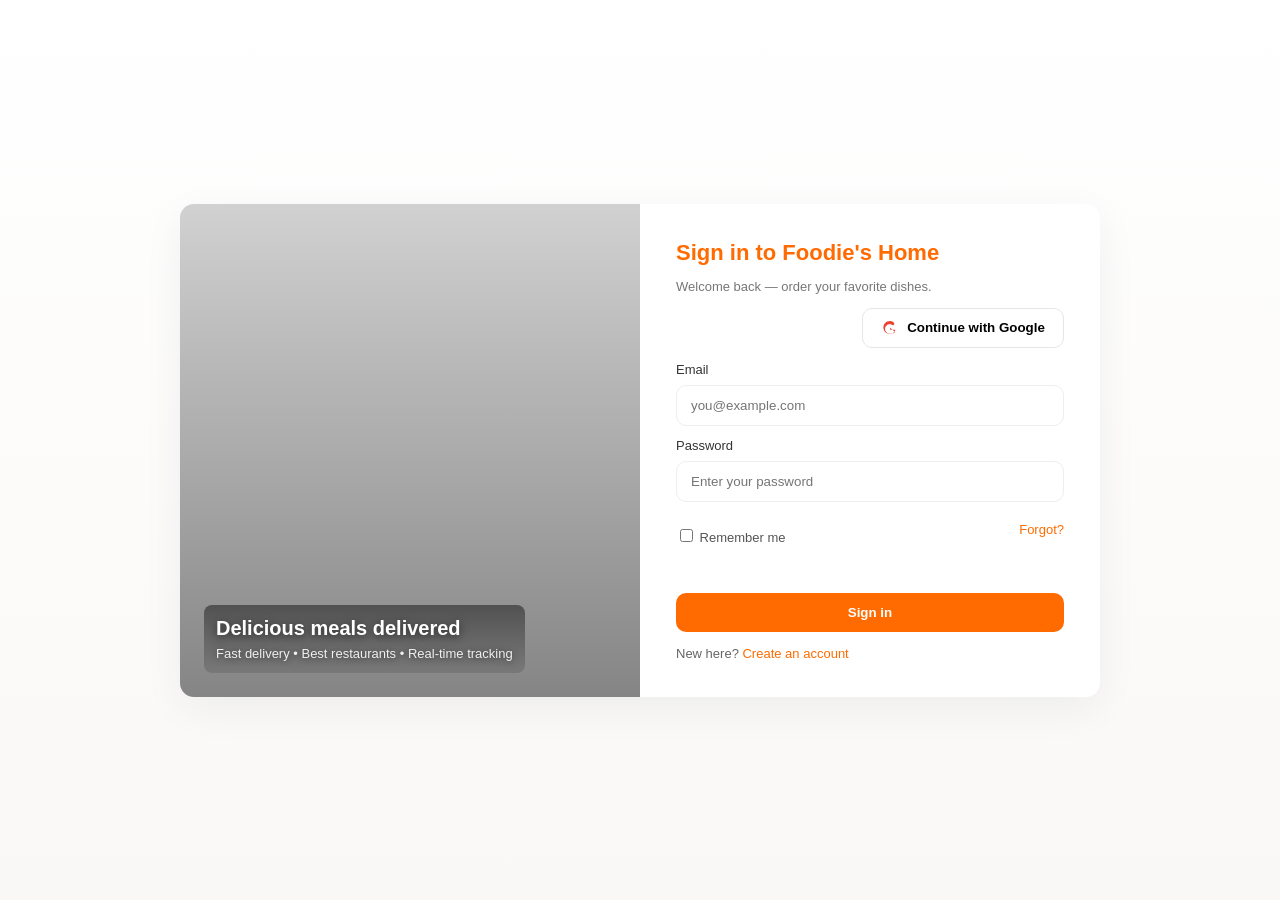
==== login.html @ d882bb36 "Initial commit - food delivery web app" ====
<!doctype html>
<html lang="en">
  <head>
    <meta charset="utf-8" />
    <meta name="viewport" content="width=device-width,initial-scale=1" />
    <title>Sign In — Foodie's Home</title>
    <link rel="stylesheet" href="css/auth.css">
  </head>
  <body>
    <main class="auth-root">
      <div class="auth-card">
        <div class="auth-visual">
          <div class="overlay">
            <div class="caption">
              <h3>Delicious meals delivered</h3>
              <p class="small">Fast delivery • Best restaurants • Real-time tracking</p>
            </div>
          </div>
        </div>
        <div class="auth-form">
          <h1>Sign in to Foodie's Home</h1>
          <p class="small">Welcome back — order your favorite dishes.</p>
          <div class="social-row">
            <div id="google-login-container" style="flex:1"></div>
            <!-- fallback button for browsers without Google Identity or if no CLIENT_ID set -->
            <button type="button" id="google-login" class="social-btn google" style="display:none">
              <svg class="logo" viewBox="0 0 24 24" xmlns="http://www.w3.org/2000/svg"><path fill="#EA4335" d="M12 11.5v2.9h7.2c-.3 1.7-1.6 4-4.3 5.3l-0.1.1-3.2-.1c-3.4 0-6.2-2.8-6.2-6.3 0-3.5 2.8-6.3 6.2-6.3 2.1 0 3.6.9 4.4 1.7l1.9-1.9C17.5 3.6 14.9 2.5 12 2.5 7 2.5 3.2 6.3 3.2 11.3S7 20 12 20c3.1 0 5.4-1.1 6.9-2.7L12 11.5z"/></svg>
              Continue with Google
            </button>
          </div>
          <form id="login-form" novalidate>
            <div id="mode-title"><h2 style="display:none">Sign in</h2></div>
            <label for="email">Email</label>
            <input id="email" name="email" type="email" placeholder="you@example.com" required>

            <label for="password">Password</label>
            <input id="password" name="password" type="password" placeholder="Enter your password" required>

            <div class="row">
              <label class="checkbox"><input type="checkbox" id="remember"> Remember me</label>
              <a class="forgot" href="#">Forgot?</a>
            </div>

            <div id="error" class="error" aria-live="polite"></div>

            <button type="submit" class="btn" id="submit-btn">Sign in</button>
          </form>

          <div class="alt" id="alt-text">New here? <a href="register.html">Create an account</a></div>
        </div>
      </div>
    </main>

    <script src="https://accounts.google.com/gsi/client" async defer></script>
    <script src="js/config.js"></script>
    <script src="js/google-auth.js"></script>
    <script>
      // initialize Google Identity once the GIS script loads
      window.addEventListener('load', ()=>{
        const inited = window.initGoogleSignIn && window.initGoogleSignIn();
        if(!inited){
          // show fallback demo button if no CLIENT_ID provided
          const fallback = document.getElementById('google-login'); if(fallback) fallback.style.display='inline-flex';
        } else {
          // hide fallback if inited
          const fallback = document.getElementById('google-login'); if(fallback) fallback.style.display='none';
        }
      });
    </script>
    <script src="js/auth.js"></script>
  </body>
</html>
---- css/auth.css ----
:root{--accent:#ff6b01;--muted:#666;--bg:#faf8f6;--card:#ffffff}
*{box-sizing:border-box}
body{font-family:Segoe UI, Roboto, Arial, sans-serif;background:linear-gradient(180deg,#fff,#faf8f6);margin:0;color:#111}
.auth-root{min-height:100vh;display:flex;align-items:center;justify-content:center;padding:32px}
.auth-card{background:var(--card);border-radius:14px;box-shadow:0 12px 40px rgba(20,30,50,0.06);width:920px;max-width:96%;overflow:hidden;display:grid;grid-template-columns:1fr 1fr}
.auth-visual{background-image:url('https://images.unsplash.com/photo-1544025162-d76694265947?q=80&w=1200&auto=format&fit=crop&ixlib=rb-4.0.3&s=0b1d4c7cf6f0f9bdc5ec7ad0e6a6a4d8');background-size:cover;background-position:center}
.auth-visual .overlay{background:linear-gradient(180deg,rgba(0,0,0,0.18),rgba(0,0,0,0.48));height:100%;display:flex;align-items:flex-end;padding:24px;color:#fff}
.auth-visual .overlay h3{margin:0;color:#fff;font-size:20px;text-shadow:0 2px 8px rgba(0,0,0,0.6)}
.auth-visual .overlay p{margin:6px 0 0;color:rgba(255,255,255,0.9);text-shadow:0 1px 6px rgba(0,0,0,0.5)}
.auth-visual .caption{background:linear-gradient(180deg,rgba(0,0,0,0.45),rgba(0,0,0,0.12));padding:12px;border-radius:8px}
.auth-form{padding:36px}
.auth-card h1{margin:0 0 8px;font-size:22px;color:var(--accent)}
label{display:block;font-size:13px;color:#333;margin-top:12px}
input[type="text"],input[type="email"],input[type="password"],input[type="tel"]{width:100%;padding:12px 14px;border:1px solid #eee;border-radius:10px;margin-top:8px;box-shadow:inset 0 1px 0 rgba(255,255,255,0.6)}
.row{display:flex;justify-content:space-between;align-items:center;margin-top:12px}
.checkbox{font-size:13px;color:#555}
.forgot{font-size:13px;color:var(--accent);text-decoration:none}
.btn{display:block;width:100%;background:var(--accent);color:#fff;border:none;padding:12px 14px;border-radius:10px;margin-top:20px;cursor:pointer;font-weight:700}
.alt{margin-top:14px;font-size:13px;color:#666}
.alt a{color:var(--accent);text-decoration:none}
.error{margin-top:10px;color:#b00020;font-size:13px;min-height:18px}
.small{font-size:13px;color:#777}

/* Enhanced register fields */
.field-with-icon{position:relative}
.field-with-icon .icon{position:absolute;left:12px;top:50%;transform:translateY(-50%);opacity:0.7}
.field-with-icon input{padding-left:40px}
.phone-group{display:flex;gap:8px;align-items:center}
.phone-group select{width:110px;padding:10px;border:1px solid #eee;border-radius:10px;background:#fff}
.phone-group input{flex:1}
.toggle-pass{position:absolute;right:10px;top:50%;transform:translateY(-50%);background:transparent;border:none;cursor:pointer;color:#666}
.strength{height:8px;background:#f1f1f1;border-radius:10px;overflow:hidden;margin-top:8px}
.strength > i{display:block;height:100%;width:0%;background:linear-gradient(90deg,#ff6b01,#ff3b30);transition:width .18s ease}
.btn-secondary{background:#fff;border:1px solid #eee;padding:10px 12px;border-radius:10px;cursor:pointer}

/* Stepper */
.stepper{display:flex;gap:12px;margin-bottom:16px}
.step{padding:6px 10px;border-radius:999px;background:#fff;border:1px solid #f0f0f0;color:#666;font-size:13px}
.step.active{background:linear-gradient(90deg,#fff7ef,#fff);border-color:#ffd7b8;color:var(--accent)}

.terms{display:flex;gap:8px;align-items:center;margin-top:12px;font-size:13px}

/* Social buttons */
.social-row{display:flex;gap:10px;margin:14px 0}
.social-btn{flex:1;display:inline-flex;align-items:center;justify-content:center;gap:8px;padding:10px 12px;border-radius:10px;border:1px solid #eee;background:#fff;cursor:pointer;font-weight:700}
.social-btn .logo{width:18px;height:18px}
.social-btn.google{border-color:#e6e6e6}
.social-btn.google:hover{box-shadow:0 6px 18px rgba(255,107,1,0.06)}

/* responsive */
@media (max-width:900px){
	.auth-card{grid-template-columns:1fr; width:420px}
	.auth-visual{display:none}
	.auth-form{padding:24px}
}
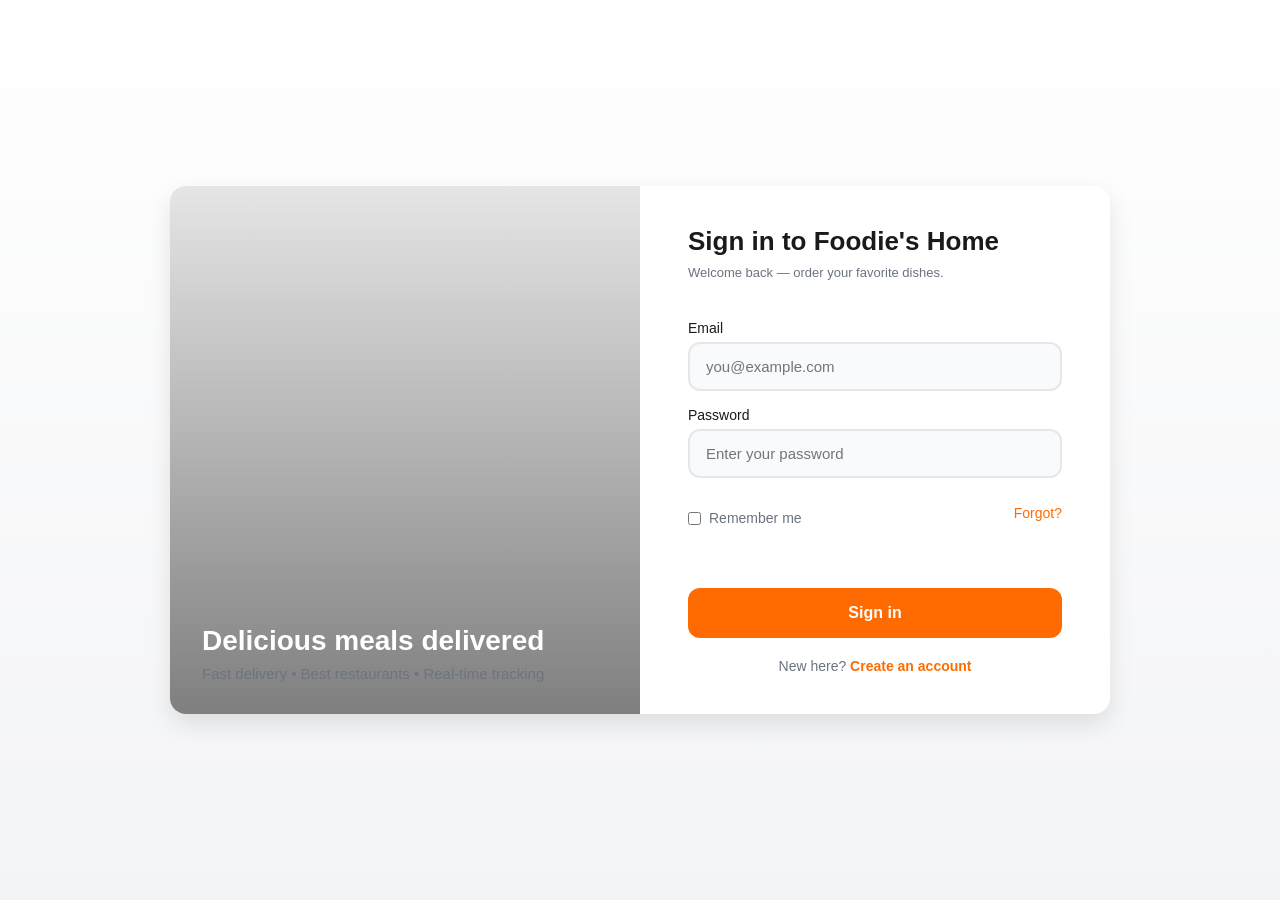
==== commit 51e780cc: "Improve Google sign-in with demo modal, fix Chole Bhature image" ====
--- a/login.html
+++ b/login.html
@@ -54,19 +54,6 @@
     <script src="https://accounts.google.com/gsi/client" async defer></script>
     <script src="js/config.js"></script>
     <script src="js/google-auth.js"></script>
-    <script>
-      // initialize Google Identity once the GIS script loads
-      window.addEventListener('load', ()=>{
-        const inited = window.initGoogleSignIn && window.initGoogleSignIn();
-        if(!inited){
-          // show fallback demo button if no CLIENT_ID provided
-          const fallback = document.getElementById('google-login'); if(fallback) fallback.style.display='inline-flex';
-        } else {
-          // hide fallback if inited
-          const fallback = document.getElementById('google-login'); if(fallback) fallback.style.display='none';
-        }
-      });
-    </script>
     <script src="js/auth.js"></script>
   </body>
 </html>
--- a/css/auth.css
+++ b/css/auth.css
@@ -1,57 +1,76 @@
 
-:root{--accent:#ff6b01;--muted:#666;--bg:#faf8f6;--card:#ffffff}
-*{box-sizing:border-box}
-body{font-family:Segoe UI, Roboto, Arial, sans-serif;background:linear-gradient(180deg,#fff,#faf8f6);margin:0;color:#111}
-.auth-root{min-height:100vh;display:flex;align-items:center;justify-content:center;padding:32px}
-.auth-card{background:var(--card);border-radius:14px;box-shadow:0 12px 40px rgba(20,30,50,0.06);width:920px;max-width:96%;overflow:hidden;display:grid;grid-template-columns:1fr 1fr}
-.auth-visual{background-image:url('https://images.unsplash.com/photo-1544025162-d76694265947?q=80&w=1200&auto=format&fit=crop&ixlib=rb-4.0.3&s=0b1d4c7cf6f0f9bdc5ec7ad0e6a6a4d8');background-size:cover;background-position:center}
-.auth-visual .overlay{background:linear-gradient(180deg,rgba(0,0,0,0.18),rgba(0,0,0,0.48));height:100%;display:flex;align-items:flex-end;padding:24px;color:#fff}
-.auth-visual .overlay h3{margin:0;color:#fff;font-size:20px;text-shadow:0 2px 8px rgba(0,0,0,0.6)}
-.auth-visual .overlay p{margin:6px 0 0;color:rgba(255,255,255,0.9);text-shadow:0 1px 6px rgba(0,0,0,0.5)}
-.auth-visual .caption{background:linear-gradient(180deg,rgba(0,0,0,0.45),rgba(0,0,0,0.12));padding:12px;border-radius:8px}
-.auth-form{padding:36px}
-.auth-card h1{margin:0 0 8px;font-size:22px;color:var(--accent)}
-label{display:block;font-size:13px;color:#333;margin-top:12px}
-input[type="text"],input[type="email"],input[type="password"],input[type="tel"]{width:100%;padding:12px 14px;border:1px solid #eee;border-radius:10px;margin-top:8px;box-shadow:inset 0 1px 0 rgba(255,255,255,0.6)}
-.row{display:flex;justify-content:space-between;align-items:center;margin-top:12px}
-.checkbox{font-size:13px;color:#555}
-.forgot{font-size:13px;color:var(--accent);text-decoration:none}
-.btn{display:block;width:100%;background:var(--accent);color:#fff;border:none;padding:12px 14px;border-radius:10px;margin-top:20px;cursor:pointer;font-weight:700}
-.alt{margin-top:14px;font-size:13px;color:#666}
-.alt a{color:var(--accent);text-decoration:none}
-.error{margin-top:10px;color:#b00020;font-size:13px;min-height:18px}
-.small{font-size:13px;color:#777}
+:root{
+  --primary:#ff6b01;
+  --primary-dark:#e55a00;
+  --secondary:#1a1a1a;
+  --muted:#6b7280;
+  --light:#f9fafb;
+  --bg:#f3f4f6;
+  --white:#fff;
+  --radius-sm:8px;
+  --radius-md:12px;
+  --radius-lg:16px;
+  --shadow-sm:0 1px 2px rgba(0,0,0,0.05);
+  --shadow-md:0 4px 6px rgba(0,0,0,0.07);
+  --shadow-lg:0 10px 25px rgba(0,0,0,0.1);
+  --transition:all 0.2s ease;
+}
+*{box-sizing:border-box;margin:0;padding:0}
+body{font-family:'Inter',-apple-system,BlinkMacSystemFont,'Segoe UI',Roboto,sans-serif;background:linear-gradient(180deg,#fff,#f3f4f6);min-height:100vh}
 
-/* Enhanced register fields */
+.auth-root{min-height:100vh;display:flex;align-items:center;justify-content:center;padding:24px}
+.auth-card{background:var(--white);border-radius:var(--radius-lg);box-shadow:var(--shadow-lg);width:940px;max-width:96%;overflow:hidden;display:grid;grid-template-columns:1fr 1fr}
+.auth-visual{background-image:url('https://images.unsplash.com/photo-1544025162-d76694265947?q=80&w=1200&auto=format&fit=crop');background-size:cover;background-position:center;position:relative}
+.auth-visual::before{content:'';position:absolute;inset:0;background:linear-gradient(180deg,rgba(0,0,0,0.1),rgba(0,0,0,0.5))}
+.auth-visual .overlay{position:absolute;bottom:0;left:0;right:0;padding:32px;color:#fff}
+.auth-visual .overlay h3{font-size:28px;font-weight:700;margin-bottom:8px}
+.auth-visual .overlay p{font-size:15px;opacity:0.9}
+
+.auth-form{padding:40px 48px}
+.auth-form h1{font-size:26px;font-weight:800;color:var(--secondary);margin-bottom:8px}
+.auth-form .subtitle{color:var(--muted);margin-bottom:24px;font-size:15px}
+
+label{display:block;font-size:14px;font-weight:500;color:var(--secondary);margin-top:16px;margin-bottom:6px}
+input[type="text"],input[type="email"],input[type="password"],input[type="tel"]{width:100%;padding:14px 16px;border:2px solid #e5e7eb;border-radius:var(--radius-md);font-size:15px;transition:var(--transition);background:var(--light)}
+input:focus{outline:none;border-color:var(--primary);background:var(--white)}
+
+.row{display:flex;justify-content:space-between;align-items:center;margin-top:16px}
+.checkbox{font-size:14px;color:var(--muted);display:flex;align-items:center;gap:8px;cursor:pointer}
+.forgot{font-size:14px;color:var(--primary);text-decoration:none;font-weight:500}
+.forgot:hover{text-decoration:underline}
+
+.btn{width:100%;background:var(--primary);color:var(--white);border:none;padding:16px;border-radius:var(--radius-md);font-size:16px;font-weight:700;cursor:pointer;transition:var(--transition);margin-top:24px}
+.btn:hover{background:var(--primary-dark);transform:translateY(-1px)}
+.alt{margin-top:20px;font-size:14px;color:var(--muted);text-align:center}
+.alt a{color:var(--primary);text-decoration:none;font-weight:600}
+.error{margin-top:12px;color:#ef4444;font-size:14px;min-height:20px;font-weight:500}
+.small{font-size:13px;color:var(--muted)}
+
 .field-with-icon{position:relative}
-.field-with-icon .icon{position:absolute;left:12px;top:50%;transform:translateY(-50%);opacity:0.7}
-.field-with-icon input{padding-left:40px}
-.phone-group{display:flex;gap:8px;align-items:center}
-.phone-group select{width:110px;padding:10px;border:1px solid #eee;border-radius:10px;background:#fff}
+.phone-group{display:flex;gap:12px;align-items:center}
+.phone-group select{width:100px;padding:14px;border:2px solid #e5e7eb;border-radius:var(--radius-md);background:var(--light);font-size:15px}
 .phone-group input{flex:1}
-.toggle-pass{position:absolute;right:10px;top:50%;transform:translateY(-50%);background:transparent;border:none;cursor:pointer;color:#666}
-.strength{height:8px;background:#f1f1f1;border-radius:10px;overflow:hidden;margin-top:8px}
-.strength > i{display:block;height:100%;width:0%;background:linear-gradient(90deg,#ff6b01,#ff3b30);transition:width .18s ease}
-.btn-secondary{background:#fff;border:1px solid #eee;padding:10px 12px;border-radius:10px;cursor:pointer}
+.toggle-pass{position:absolute;right:14px;top:50%;transform:translateY(-50%);background:transparent;border:none;cursor:pointer;color:var(--muted);font-size:14px}
 
-/* Stepper */
-.stepper{display:flex;gap:12px;margin-bottom:16px}
-.step{padding:6px 10px;border-radius:999px;background:#fff;border:1px solid #f0f0f0;color:#666;font-size:13px}
-.step.active{background:linear-gradient(90deg,#fff7ef,#fff);border-color:#ffd7b8;color:var(--accent)}
+.strength{height:6px;background:#e5e7eb;border-radius:999px;overflow:hidden;margin-top:10px}
+.strength i{display:block;height:100%;width:0%;background:linear-gradient(90deg,#ef4444,#f59e0b,#10b981);transition:width 0.3s ease}
 
-.terms{display:flex;gap:8px;align-items:center;margin-top:12px;font-size:13px}
+.btn-secondary{width:100%;background:var(--white);border:2px solid #e5e7eb;padding:14px;border-radius:var(--radius-md);cursor:pointer;font-size:15px;font-weight:600;color:var(--secondary);transition:var(--transition);margin-top:12px}
+.btn-secondary:hover{border-color:var(--primary);color:var(--primary)}
 
-/* Social buttons */
-.social-row{display:flex;gap:10px;margin:14px 0}
-.social-btn{flex:1;display:inline-flex;align-items:center;justify-content:center;gap:8px;padding:10px 12px;border-radius:10px;border:1px solid #eee;background:#fff;cursor:pointer;font-weight:700}
-.social-btn .logo{width:18px;height:18px}
-.social-btn.google{border-color:#e6e6e6}
-.social-btn.google:hover{box-shadow:0 6px 18px rgba(255,107,1,0.06)}
+.stepper{display:flex;gap:8px;margin-bottom:20px}
+.step{padding:8px 14px;border-radius:999px;background:var(--light);border:2px solid transparent;color:var(--muted);font-size:13px;font-weight:600}
+.step.active{background:var(--primary);color:var(--white);border-color:var(--primary)}
 
-/* responsive */
+.terms{display:flex;align-items:flex-start;gap:10px;margin-top:16px;font-size:14px;color:var(--muted)}
+.terms input{margin-top:3px}
+
+.social-row{display:flex;gap:12px;margin:20px 0}
+.social-btn{flex:1;display:inline-flex;align-items:center;justify-content:center;gap:10px;padding:14px;border-radius:var(--radius-md);border:2px solid #e5e7eb;background:var(--white);cursor:pointer;font-size:15px;font-weight:600;transition:var(--transition)}
+.social-btn:hover{border-color:var(--primary);box-shadow:var(--shadow-sm)}
+
 @media (max-width:900px){
-	.auth-card{grid-template-columns:1fr; width:420px}
-	.auth-visual{display:none}
-	.auth-form{padding:24px}
+  .auth-card{grid-template-columns:1fr;width:480px}
+  .auth-visual{display:none}
+  .auth-form{padding:32px 24px}
 }
-
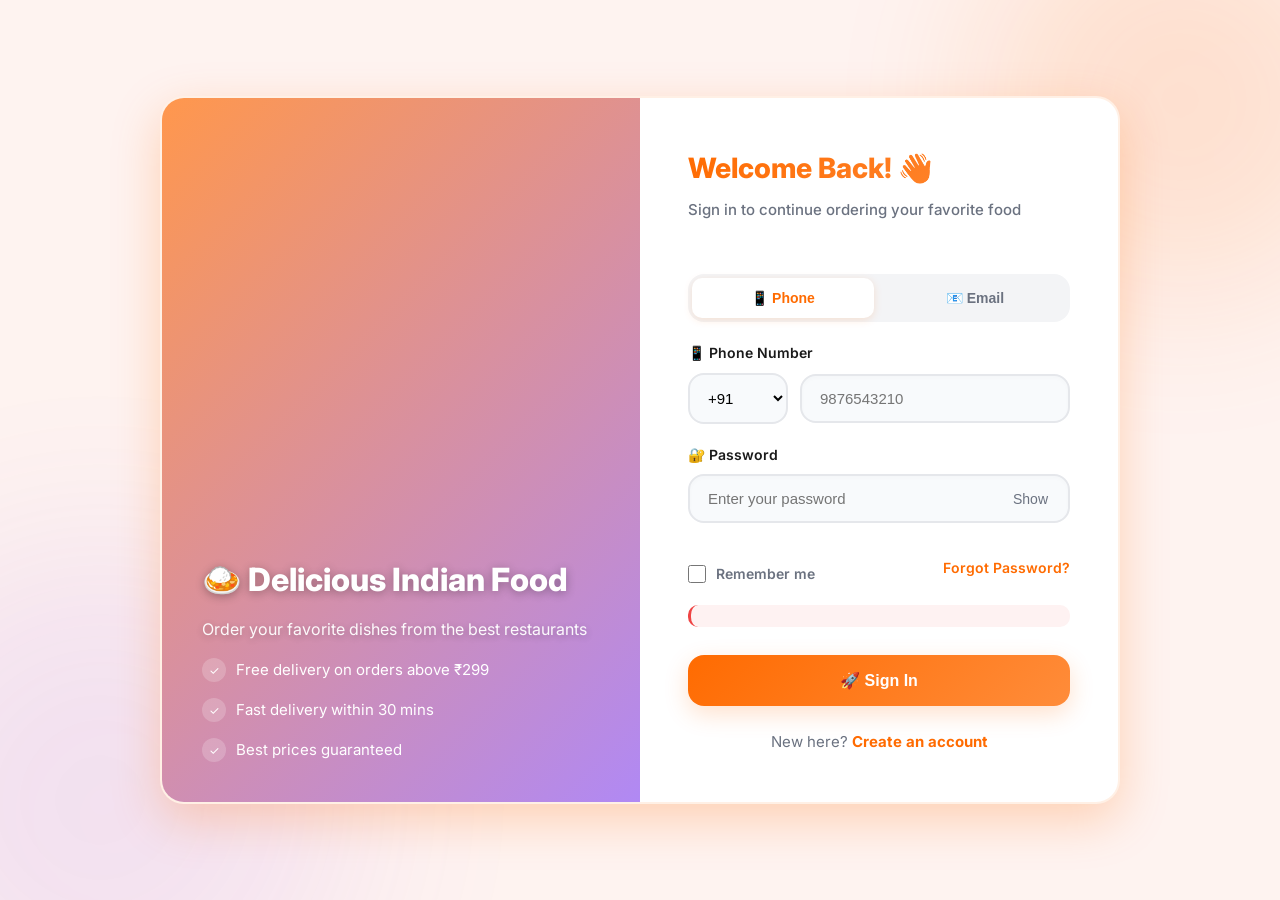
==== commit e1754532: "Add food delivery website with all features" ====
--- a/login.html
+++ b/login.html
@@ -5,45 +5,70 @@
     <meta name="viewport" content="width=device-width,initial-scale=1" />
     <title>Sign In — Foodie's Home</title>
     <link rel="stylesheet" href="css/auth.css">
+    <link rel="preconnect" href="https://fonts.googleapis.com">
+    <link rel="preconnect" href="https://fonts.gstatic.com" crossorigin>
+    <link href="https://fonts.googleapis.com/css2?family=Inter:wght@400;500;600;700;800;900&display=swap" rel="stylesheet">
   </head>
   <body>
     <main class="auth-root">
       <div class="auth-card">
         <div class="auth-visual">
           <div class="overlay">
-            <div class="caption">
-              <h3>Delicious meals delivered</h3>
-              <p class="small">Fast delivery • Best restaurants • Real-time tracking</p>
-            </div>
+            <h3>🍛 Delicious Indian Food</h3>
+            <p>Order your favorite dishes from the best restaurants</p>
+            <div class="feature">Free delivery on orders above ₹299</div>
+            <div class="feature">Fast delivery within 30 mins</div>
+            <div class="feature">Best prices guaranteed</div>
           </div>
         </div>
         <div class="auth-form">
-          <h1>Sign in to Foodie's Home</h1>
-          <p class="small">Welcome back — order your favorite dishes.</p>
+          <h1>Welcome Back! 👋</h1>
+          <p class="subtitle">Sign in to continue ordering your favorite food</p>
           <div class="social-row">
             <div id="google-login-container" style="flex:1"></div>
-            <!-- fallback button for browsers without Google Identity or if no CLIENT_ID set -->
             <button type="button" id="google-login" class="social-btn google" style="display:none">
-              <svg class="logo" viewBox="0 0 24 24" xmlns="http://www.w3.org/2000/svg"><path fill="#EA4335" d="M12 11.5v2.9h7.2c-.3 1.7-1.6 4-4.3 5.3l-0.1.1-3.2-.1c-3.4 0-6.2-2.8-6.2-6.3 0-3.5 2.8-6.3 6.2-6.3 2.1 0 3.6.9 4.4 1.7l1.9-1.9C17.5 3.6 14.9 2.5 12 2.5 7 2.5 3.2 6.3 3.2 11.3S7 20 12 20c3.1 0 5.4-1.1 6.9-2.7L12 11.5z"/></svg>
+              <svg viewBox="0 0 24 24" xmlns="http://www.w3.org/2000/svg"><path fill="#EA4335" d="M12 11.5v2.9h7.2c-.3 1.7-1.6 4-4.3 5.3l-0.1.1-3.2-.1c-3.4 0-6.2-2.8-6.2-6.3 0-3.5 2.8-6.3 6.2-6.3 2.1 0 3.6.9 4.4 1.7l1.9-1.9C17.5 3.6 14.9 2.5 12 2.5 7 2.5 3.2 6.3 3.2 11.3S7 20 12 20c3.1 0 5.4-1.1 6.9-2.7L12 11.5z"/></svg>
               Continue with Google
             </button>
           </div>
+          
+          <div class="login-toggle">
+            <button type="button" class="toggle-btn active" data-type="phone">📱 Phone</button>
+            <button type="button" class="toggle-btn" data-type="email">📧 Email</button>
+          </div>
+          
           <form id="login-form" novalidate>
-            <div id="mode-title"><h2 style="display:none">Sign in</h2></div>
-            <label for="email">Email</label>
-            <input id="email" name="email" type="email" placeholder="you@example.com" required>
+            <div id="phone-input-group">
+              <label for="phone">📱 Phone Number</label>
+              <div class="phone-group">
+                <select id="country-code">
+                  <option value="+1">+1</option>
+                  <option value="+44">+44</option>
+                  <option value="+91" selected>+91</option>
+                </select>
+                <input id="phone" name="phone" type="tel" placeholder="9876543210">
+              </div>
+            </div>
+            
+            <div id="email-input-group" style="display:none">
+              <label for="email">📧 Email Address</label>
+              <input id="email" name="email" type="email" placeholder="you@example.com">
+            </div>
 
-            <label for="password">Password</label>
-            <input id="password" name="password" type="password" placeholder="Enter your password" required>
+            <label for="password">🔐 Password</label>
+            <div style="position:relative">
+              <input id="password" name="password" type="password" placeholder="Enter your password" required>
+              <button type="button" class="toggle-pass" id="toggle-password">Show</button>
+            </div>
 
             <div class="row">
               <label class="checkbox"><input type="checkbox" id="remember"> Remember me</label>
-              <a class="forgot" href="#">Forgot?</a>
+              <a class="forgot" href="#">Forgot Password?</a>
             </div>
 
             <div id="error" class="error" aria-live="polite"></div>
 
-            <button type="submit" class="btn" id="submit-btn">Sign in</button>
+            <button type="submit" class="btn" id="submit-btn">🚀 Sign In</button>
           </form>
 
           <div class="alt" id="alt-text">New here? <a href="register.html">Create an account</a></div>
--- a/css/auth.css
+++ b/css/auth.css
@@ -1,76 +1,120 @@
 
 :root{
   --primary:#ff6b01;
+  --primary-light:#ff8c3a;
   --primary-dark:#e55a00;
   --secondary:#1a1a1a;
+  --accent:#7c3aed;
+  --success:#10b981;
+  --danger:#ef4444;
   --muted:#6b7280;
-  --light:#f9fafb;
-  --bg:#f3f4f6;
+  --light:#f8fafc;
+  --bg:#fef3f0;
   --white:#fff;
-  --radius-sm:8px;
-  --radius-md:12px;
-  --radius-lg:16px;
-  --shadow-sm:0 1px 2px rgba(0,0,0,0.05);
-  --shadow-md:0 4px 6px rgba(0,0,0,0.07);
-  --shadow-lg:0 10px 25px rgba(0,0,0,0.1);
-  --transition:all 0.2s ease;
+  --gradient:linear-gradient(135deg, #ff6b01 0%, #ff8c3a 100%);
+  --gradient-secondary:linear-gradient(135deg, #7c3aed 0%, #a855f7 100%);
+  --shadow-sm:0 2px 8px rgba(255, 107, 1, 0.15);
+  --shadow-md:0 8px 24px rgba(255, 107, 1, 0.2);
+  --shadow-lg:0 16px 48px rgba(255, 107, 1, 0.25);
+  --radius-sm:10px;
+  --radius-md:16px;
+  --radius-lg:24px;
+  --radius-full:999px;
+  --transition:all 0.3s cubic-bezier(0.4, 0, 0.2, 1);
 }
 *{box-sizing:border-box;margin:0;padding:0}
-body{font-family:'Inter',-apple-system,BlinkMacSystemFont,'Segoe UI',Roboto,sans-serif;background:linear-gradient(180deg,#fff,#f3f4f6);min-height:100vh}
+html{scroll-behavior:smooth}
+body{font-family:'Inter',-apple-system,BlinkMacSystemFont,'Segoe UI',Roboto,sans-serif;background:var(--bg);color:var(--secondary);line-height:1.6;overflow-x:hidden;position:relative}
+body::before{content:'';position:fixed;top:-100px;right:-100px;width:400px;height:400px;background:var(--gradient);opacity:0.15;border-radius:50%;filter:blur(80px);z-index:-1;animation:pulse 8s ease-in-out infinite}
+body::after{content:'';position:fixed;bottom:-150px;left:-150px;width:500px;height:500px;background:var(--gradient-secondary);opacity:0.1;border-radius:50%;filter:blur(100px);z-index:-1;animation:pulse 10s ease-in-out infinite reverse}
+@keyframes pulse{0%,100%{transform:scale(1)}50%{transform:scale(1.1)}}
 
-.auth-root{min-height:100vh;display:flex;align-items:center;justify-content:center;padding:24px}
-.auth-card{background:var(--white);border-radius:var(--radius-lg);box-shadow:var(--shadow-lg);width:940px;max-width:96%;overflow:hidden;display:grid;grid-template-columns:1fr 1fr}
-.auth-visual{background-image:url('https://images.unsplash.com/photo-1544025162-d76694265947?q=80&w=1200&auto=format&fit=crop');background-size:cover;background-position:center;position:relative}
-.auth-visual::before{content:'';position:absolute;inset:0;background:linear-gradient(180deg,rgba(0,0,0,0.1),rgba(0,0,0,0.5))}
-.auth-visual .overlay{position:absolute;bottom:0;left:0;right:0;padding:32px;color:#fff}
-.auth-visual .overlay h3{font-size:28px;font-weight:700;margin-bottom:8px}
-.auth-visual .overlay p{font-size:15px;opacity:0.9}
+.auth-root{min-height:100vh;display:flex;align-items:center;justify-content:center;padding:24px;position:relative}
+.auth-card{background:var(--white);border-radius:var(--radius-lg);box-shadow:var(--shadow-lg);width:960px;max-width:96%;overflow:hidden;display:grid;grid-template-columns:1fr 1fr;border:2px solid rgba(255,107,1,0.1)}
+.auth-visual{background-image:url('https://images.unsplash.com/photo-1567337710282-00832b415979?w=800&auto=format&fit=crop');background-size:cover;background-position:center;position:relative}
+.auth-visual::before{content:'';position:absolute;inset:0;background:linear-gradient(135deg, rgba(255,107,1,0.7), rgba(124,58,237,0.6))}
+.auth-visual .overlay{position:absolute;bottom:0;left:0;right:0;padding:40px;color:#fff}
+.auth-visual .overlay h3{font-size:32px;font-weight:800;margin-bottom:12px;text-shadow:0 2px 10px rgba(0,0,0,0.3)}
+.auth-visual .overlay p{font-size:16px;opacity:0.95;text-shadow:0 2px 8px rgba(0,0,0,0.3)}
+.auth-visual .overlay .feature{display:flex;align-items:center;gap:10px;margin-top:16px;font-size:15px}
+.auth-visual .overlay .feature::before{content:'✓';background:rgba(255,255,255,0.2);width:24px;height:24px;border-radius:50%;display:flex;align-items:center;justify-content:center;font-size:12px}
 
-.auth-form{padding:40px 48px}
-.auth-form h1{font-size:26px;font-weight:800;color:var(--secondary);margin-bottom:8px}
-.auth-form .subtitle{color:var(--muted);margin-bottom:24px;font-size:15px}
+.auth-form{padding:48px}
+.auth-form h1{font-size:28px;font-weight:800;margin-bottom:8px;background:var(--gradient);-webkit-background-clip:text;-webkit-text-fill-color:transparent;background-clip:text}
+.auth-form .subtitle{color:var(--muted);margin-bottom:28px;font-size:15px;font-weight:500}
 
-label{display:block;font-size:14px;font-weight:500;color:var(--secondary);margin-top:16px;margin-bottom:6px}
-input[type="text"],input[type="email"],input[type="password"],input[type="tel"]{width:100%;padding:14px 16px;border:2px solid #e5e7eb;border-radius:var(--radius-md);font-size:15px;transition:var(--transition);background:var(--light)}
-input:focus{outline:none;border-color:var(--primary);background:var(--white)}
+label{display:block;font-size:14px;font-weight:600;color:var(--secondary);margin-top:20px;margin-bottom:8px}
+input[type="text"],input[type="email"],input[type="password"],input[type="tel"]{width:100%;padding:14px 18px;border:2px solid #e5e7eb;border-radius:var(--radius-md);font-size:15px;transition:var(--transition);background:var(--light);box-shadow:inset 0 2px 4px rgba(0,0,0,0.02)}
+input:focus{outline:none;border-color:var(--primary);background:var(--white);box-shadow:0 0 0 4px rgba(255,107,1,0.15)}
 
-.row{display:flex;justify-content:space-between;align-items:center;margin-top:16px}
-.checkbox{font-size:14px;color:var(--muted);display:flex;align-items:center;gap:8px;cursor:pointer}
-.forgot{font-size:14px;color:var(--primary);text-decoration:none;font-weight:500}
+.row{display:flex;justify-content:space-between;align-items:center;margin-top:20px}
+.checkbox{font-size:14px;color:var(--muted);display:flex;align-items:center;gap:10px;cursor:pointer}
+.checkbox input{width:18px;height:18px;accent-color:var(--primary)}
+.forgot{font-size:14px;color:var(--primary);text-decoration:none;font-weight:600}
 .forgot:hover{text-decoration:underline}
 
-.btn{width:100%;background:var(--primary);color:var(--white);border:none;padding:16px;border-radius:var(--radius-md);font-size:16px;font-weight:700;cursor:pointer;transition:var(--transition);margin-top:24px}
-.btn:hover{background:var(--primary-dark);transform:translateY(-1px)}
-.alt{margin-top:20px;font-size:14px;color:var(--muted);text-align:center}
-.alt a{color:var(--primary);text-decoration:none;font-weight:600}
-.error{margin-top:12px;color:#ef4444;font-size:14px;min-height:20px;font-weight:500}
+.btn{width:100%;background:var(--gradient);color:var(--white);border:none;padding:16px;border-radius:var(--radius-md);font-size:16px;font-weight:700;cursor:pointer;transition:var(--transition);margin-top:28px;box-shadow:var(--shadow-md);position:relative;overflow:hidden}
+.btn::before{content:'';position:absolute;top:0;left:-100%;width:100%;height:100%;background:linear-gradient(90deg,transparent,rgba(255,255,255,0.3),transparent);transition:0.5s}
+.btn:hover::before{left:100%}
+.btn:hover{transform:translateY(-3px);box-shadow:var(--shadow-lg)}
+.alt{margin-top:24px;font-size:15px;color:var(--muted);text-align:center}
+.alt a{color:var(--primary);text-decoration:none;font-weight:700}
+.alt a:hover{text-decoration:underline}
+.error{margin-top:12px;color:var(--danger);font-size:14px;min-height:22px;font-weight:600;background:#fef2f2;padding:10px 14px;border-radius:var(--radius-sm);border-left:3px solid var(--danger)}
 .small{font-size:13px;color:var(--muted)}
 
 .field-with-icon{position:relative}
 .phone-group{display:flex;gap:12px;align-items:center}
-.phone-group select{width:100px;padding:14px;border:2px solid #e5e7eb;border-radius:var(--radius-md);background:var(--light);font-size:15px}
+.phone-group select{width:100px;padding:14px;border:2px solid #e5e7eb;border-radius:var(--radius-md);background:var(--light);font-size:15px;font-weight:500}
 .phone-group input{flex:1}
-.toggle-pass{position:absolute;right:14px;top:50%;transform:translateY(-50%);background:transparent;border:none;cursor:pointer;color:var(--muted);font-size:14px}
+.toggle-pass{position:absolute;right:14px;top:50%;transform:translateY(-50%);background:transparent;border:none;cursor:pointer;color:var(--muted);font-size:14px;font-weight:500;padding:8px}
 
-.strength{height:6px;background:#e5e7eb;border-radius:999px;overflow:hidden;margin-top:10px}
-.strength i{display:block;height:100%;width:0%;background:linear-gradient(90deg,#ef4444,#f59e0b,#10b981);transition:width 0.3s ease}
+.strength-wrapper{margin-top:8px}
+.strength{height:8px;background:#e5e7eb;border-radius:10px;overflow:hidden;width:100%}
+.strength i{display:inline-block;height:100%;width:0%;transition:all 0.3s ease;border-radius:10px;background:#ef4444}
+#strength-label{display:block;font-size:13px;font-weight:700;margin-top:6px;min-height:20px}
+#strength-label.weak{color:#ef4444}
+#strength-label.medium{color:#f59e0b}
+#strength-label.strong{color:#10b981}
 
-.btn-secondary{width:100%;background:var(--white);border:2px solid #e5e7eb;padding:14px;border-radius:var(--radius-md);cursor:pointer;font-size:15px;font-weight:600;color:var(--secondary);transition:var(--transition);margin-top:12px}
-.btn-secondary:hover{border-color:var(--primary);color:var(--primary)}
+.btn-secondary{width:100%;background:linear-gradient(135deg, #fef3f0 0%, #fff7ed 100%);border:2px solid var(--primary);padding:14px;border-radius:var(--radius-md);cursor:pointer;font-size:15px;font-weight:700;color:var(--primary);transition:var(--transition);margin-top:12px}
+.btn-secondary:hover{background:var(--primary);color:var(--white);transform:translateY(-2px)}
 
-.stepper{display:flex;gap:8px;margin-bottom:20px}
-.step{padding:8px 14px;border-radius:999px;background:var(--light);border:2px solid transparent;color:var(--muted);font-size:13px;font-weight:600}
-.step.active{background:var(--primary);color:var(--white);border-color:var(--primary)}
+.stepper{display:flex;gap:10px;margin-bottom:24px}
+.step{padding:10px 16px;border-radius:var(--radius-full);background:var(--light);border:2px solid transparent;color:var(--muted);font-size:13px;font-weight:600}
+.step.active{background:var(--gradient);color:var(--white);border-color:var(--primary)}
 
-.terms{display:flex;align-items:flex-start;gap:10px;margin-top:16px;font-size:14px;color:var(--muted)}
-.terms input{margin-top:3px}
+.terms{display:flex;align-items:flex-start;gap:10px;margin-top:20px;font-size:14px;color:var(--muted)}
+.terms input{margin-top:3px;width:18px;height:18px;accent-color:var(--primary)}
+.terms a{color:var(--primary);font-weight:600}
 
-.social-row{display:flex;gap:12px;margin:20px 0}
-.social-btn{flex:1;display:inline-flex;align-items:center;justify-content:center;gap:10px;padding:14px;border-radius:var(--radius-md);border:2px solid #e5e7eb;background:var(--white);cursor:pointer;font-size:15px;font-weight:600;transition:var(--transition)}
-.social-btn:hover{border-color:var(--primary);box-shadow:var(--shadow-sm)}
+.social-row{display:flex;gap:12px;margin:24px 0}
+.social-btn{flex:1;display:inline-flex;align-items:center;justify-content:center;gap:10px;padding:14px;border-radius:var(--radius-md);border:2px solid #e5e7eb;background:var(--white);cursor:pointer;font-size:15px;font-weight:600;transition:var(--transition);box-shadow:var(--shadow-sm)}
+.social-btn:hover{border-color:var(--primary);box-shadow:var(--shadow-md);transform:translateY(-2px)}
+.social-btn svg{width:20px;height:20px}
+
+/* Demo Google Modal */
+#demo-google-modal{position:fixed;inset:0;background:rgba(0,0,0,0.6);display:flex;align-items:center;justify-content:center;z-index:9999;backdrop-filter:blur(4px)}
+#demo-google-modal > div{background:var(--white);border-radius:var(--radius-lg);padding:40px;max-width:400px;width:90%;text-align:center;box-shadow:var(--shadow-lg);animation:modalPop 0.3s ease}
+@keyframes modalPop{from{transform:scale(0.9);opacity:0}to{transform:scale(1);opacity:1}}
+#demo-google-modal h3{font-size:22px;font-weight:700;margin-bottom:8px}
+#demo-google-modal p{color:var(--muted);margin-bottom:24px;font-size:14px}
+#demo-google-modal input{width:100%;padding:14px;border:2px solid #e5e7eb;border-radius:var(--radius-md);margin-bottom:16px;font-size:15px}
+#demo-google-modal input:focus{outline:none;border-color:var(--primary)}
+#demo-google-modal .btn-row{display:flex;gap:12px}
+#demo-google-modal button{flex:1;padding:14px;border-radius:var(--radius-md);cursor:pointer;font-weight:600;font-size:15px;transition:var(--transition)}
+#demo-google-modal button:first-child{background:var(--white);border:2px solid #e5e7eb;color:var(--secondary)}
+#demo-google-modal button:last-child{background:var(--gradient);border:none;color:var(--white)}
+#demo-google-modal button:last-child:hover{transform:translateY(-2px)}
 
 @media (max-width:900px){
   .auth-card{grid-template-columns:1fr;width:480px}
   .auth-visual{display:none}
   .auth-form{padding:32px 24px}
 }
+
+/* Login Toggle */
+.login-toggle{display:flex;gap:10px;margin-bottom:20px;background:#f3f4f6;border-radius:var(--radius-md);padding:4px}
+.login-toggle .toggle-btn{flex:1;padding:12px;border:none;background:transparent;border-radius:var(--radius-sm);cursor:pointer;font-size:14px;font-weight:600;color:#6b7280;transition:var(--transition)}
+.login-toggle .toggle-btn.active{background:var(--white);color:var(--primary);box-shadow:var(--shadow-sm)}
+.login-toggle .toggle-btn:hover{color:var(--primary)}
